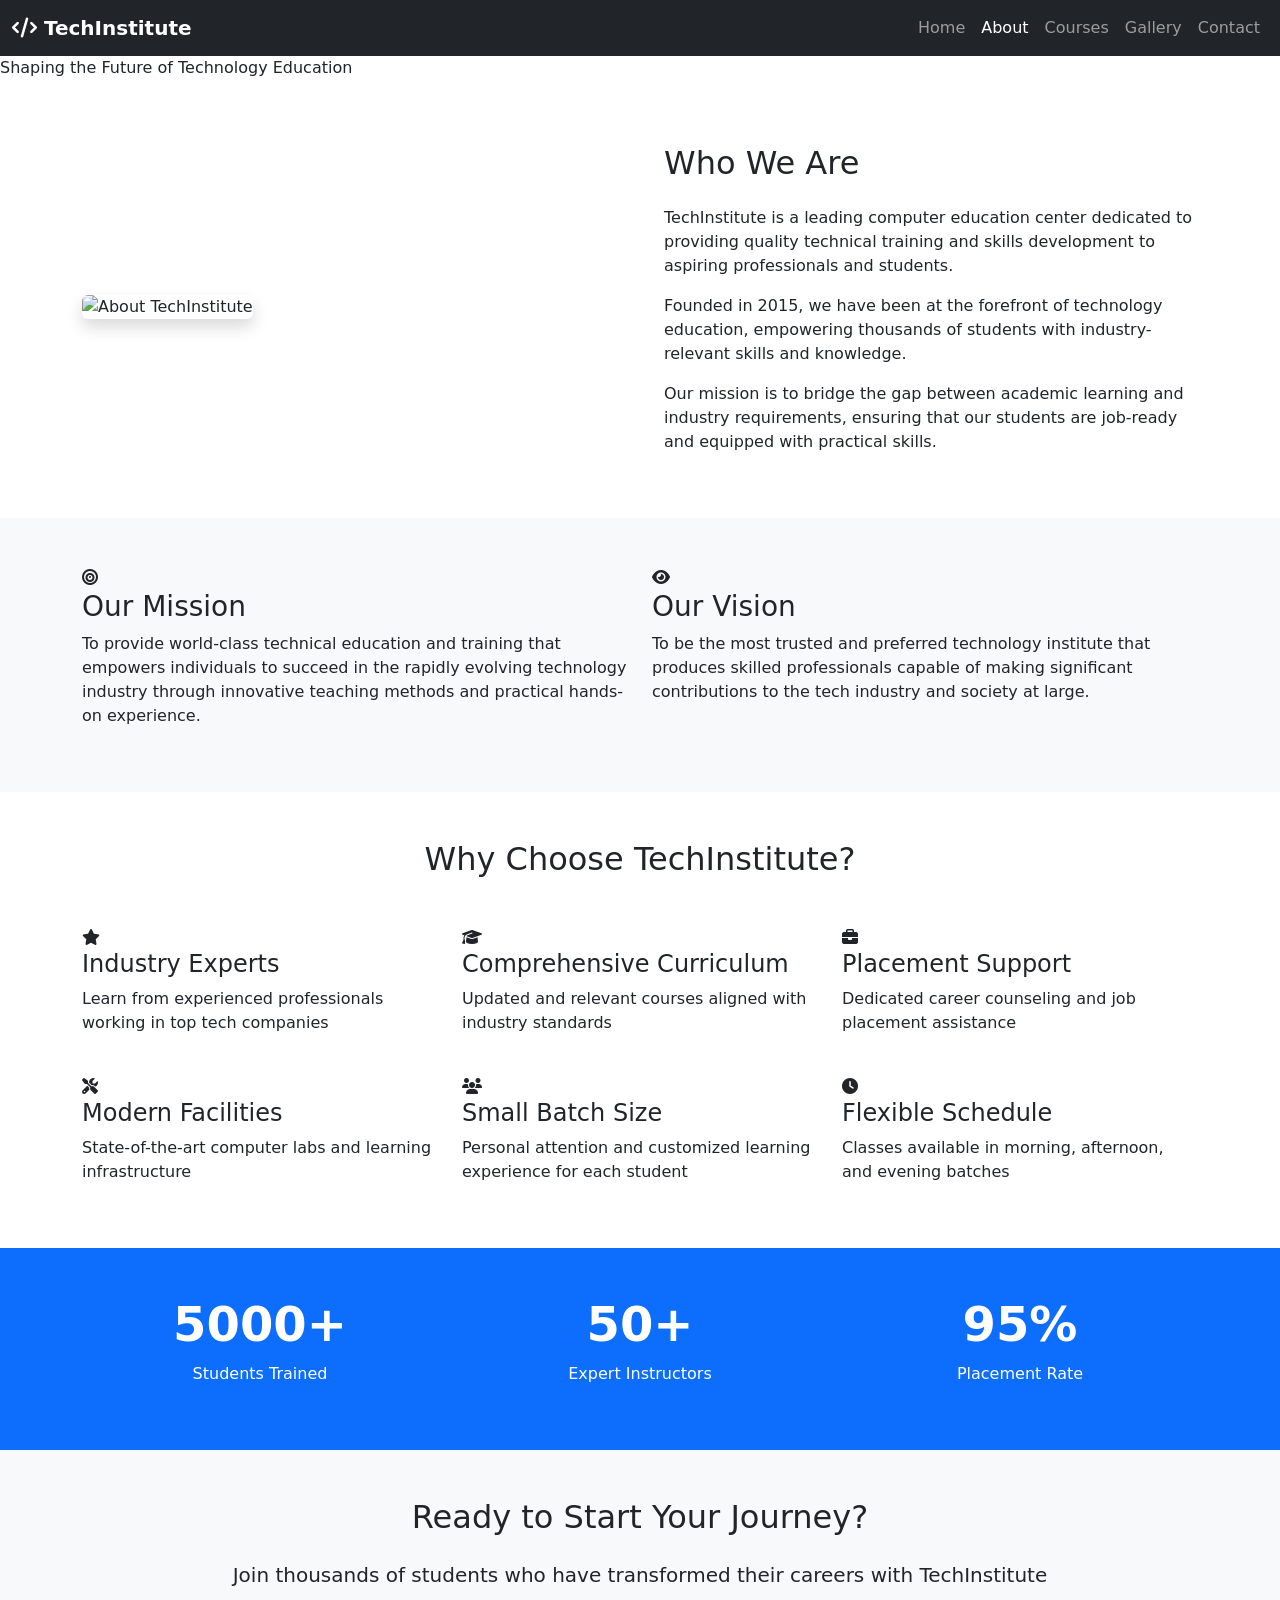
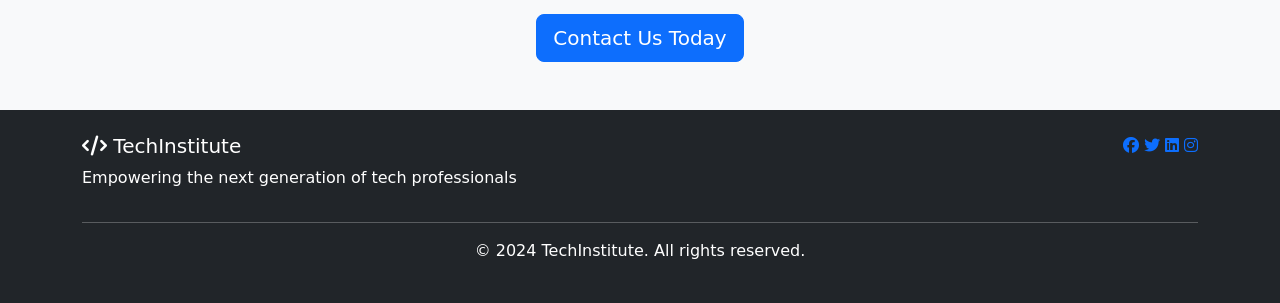
==== about.html @ 28c98477 "Add files via upload" ====
<!DOCTYPE html>
<html lang="en">
<head>
    <meta charset="UTF-8">
    <meta name="viewport" content="width=device-width, initial-scale=1.0">
    <meta name="description" content="Learn about TechInstitute - India's leading computer education institute. Our mission, vision, and why students choose us for tech training.">
    <meta name="keywords" content="about techinstitute, computer training institute, tech education, mission vision">
    <meta name="author" content="TechInstitute">
    <meta name="robots" content="index, follow">
    <meta property="og:title" content="About TechInstitute - Quality Tech Education">
    <meta property="og:description" content="Discover our journey, mission, and commitment to tech education excellence">
    <meta property="og:type" content="website">
    <meta name="twitter:card" content="summary">
    <link rel="canonical" href="https://techinstitute.com/about.html">
    <title>About TechInstitute | Our Mission, Vision & Values</title>
    <link href="https://cdn.jsdelivr.net/npm/bootstrap@5.3.0/dist/css/bootstrap.min.css" rel="stylesheet">
    <link rel="stylesheet" href="https://cdnjs.cloudflare.com/ajax/libs/font-awesome/6.4.0/css/all.min.css">
    <link rel="stylesheet" href="css/style.css">
</head>
<body>
    <!-- Navigation -->
    <nav class="navbar navbar-expand-lg navbar-dark bg-dark fixed-top">
        <div class="container-fluid">
            <a class="navbar-brand fw-bold" href="index.html">
                <i class="fas fa-code"></i> TechInstitute
            </a>
            <button class="navbar-toggler" type="button" data-bs-toggle="collapse" data-bs-target="#navbarNav">
                <span class="navbar-toggler-icon"></span>
            </button>
            <div class="collapse navbar-collapse" id="navbarNav">
                <ul class="navbar-nav ms-auto">
                    <li class="nav-item">
                        <a class="nav-link" href="index.html">Home</a>
                    </li>
                    <li class="nav-item">
                        <a class="nav-link active" href="about.html">About</a>
                    </li>
                    <li class="nav-item">
                        <a class="nav-link" href="courses.html">Courses</a>
                    </li>
                    <li class="nav-item">
                        <a class="nav-link" href="gallery.html">Gallery</a>
                    </li>
                    <li class="nav-item">
                        <a class="nav-link" href="contact.html">Contact</a>
                    </li>
                </ul>
            </div>
        </div>
    </nav>

    <!-- Page Header -->
    <section class="page-header">
        <h1>About TechInstitute</h1>
        <p>Shaping the Future of Technology Education</p>
    </section>

    <!-- About Content -->
    <section class="about-section py-5">
        <div class="container">
            <div class="row align-items-center g-5">
                <div class="col-lg-6">
                    <div class="about-image">
                        <img src="https://images.unsplash.com/photo-1552664730-d307ca884978?w=500&h=400&fit=crop" alt="About TechInstitute" class="img-fluid rounded shadow">
                    </div>
                </div>
                <div class="col-lg-6">
                    <h2 class="section-title mb-4">Who We Are</h2>
                    <p class="mb-3">TechInstitute is a leading computer education center dedicated to providing quality technical training and skills development to aspiring professionals and students.</p>
                    <p class="mb-3">Founded in 2015, we have been at the forefront of technology education, empowering thousands of students with industry-relevant skills and knowledge.</p>
                    <p>Our mission is to bridge the gap between academic learning and industry requirements, ensuring that our students are job-ready and equipped with practical skills.</p>
                </div>
            </div>
        </div>
    </section>

    <!-- Mission & Vision -->
    <section class="mission-vision py-5 bg-light">
        <div class="container">
            <div class="row g-4">
                <div class="col-md-6">
                    <div class="mission-card">
                        <div class="card-icon">
                            <i class="fas fa-bullseye"></i>
                        </div>
                        <h3>Our Mission</h3>
                        <p>To provide world-class technical education and training that empowers individuals to succeed in the rapidly evolving technology industry through innovative teaching methods and practical hands-on experience.</p>
                    </div>
                </div>
                <div class="col-md-6">
                    <div class="vision-card">
                        <div class="card-icon">
                            <i class="fas fa-eye"></i>
                        </div>
                        <h3>Our Vision</h3>
                        <p>To be the most trusted and preferred technology institute that produces skilled professionals capable of making significant contributions to the tech industry and society at large.</p>
                    </div>
                </div>
            </div>
        </div>
    </section>

    <!-- Why Choose Us -->
    <section class="why-choose-us py-5">
        <div class="container">
            <h2 class="text-center section-title mb-5">Why Choose TechInstitute?</h2>
            <div class="row g-4">
                <div class="col-md-6 col-lg-4">
                    <div class="why-card">
                        <div class="why-icon"><i class="fas fa-star"></i></div>
                        <h4>Industry Experts</h4>
                        <p>Learn from experienced professionals working in top tech companies</p>
                    </div>
                </div>
                <div class="col-md-6 col-lg-4">
                    <div class="why-card">
                        <div class="why-icon"><i class="fas fa-graduation-cap"></i></div>
                        <h4>Comprehensive Curriculum</h4>
                        <p>Updated and relevant courses aligned with industry standards</p>
                    </div>
                </div>
                <div class="col-md-6 col-lg-4">
                    <div class="why-card">
                        <div class="why-icon"><i class="fas fa-briefcase"></i></div>
                        <h4>Placement Support</h4>
                        <p>Dedicated career counseling and job placement assistance</p>
                    </div>
                </div>
                <div class="col-md-6 col-lg-4">
                    <div class="why-card">
                        <div class="why-icon"><i class="fas fa-tools"></i></div>
                        <h4>Modern Facilities</h4>
                        <p>State-of-the-art computer labs and learning infrastructure</p>
                    </div>
                </div>
                <div class="col-md-6 col-lg-4">
                    <div class="why-card">
                        <div class="why-icon"><i class="fas fa-users"></i></div>
                        <h4>Small Batch Size</h4>
                        <p>Personal attention and customized learning experience for each student</p>
                    </div>
                </div>
                <div class="col-md-6 col-lg-4">
                    <div class="why-card">
                        <div class="why-icon"><i class="fas fa-clock"></i></div>
                        <h4>Flexible Schedule</h4>
                        <p>Classes available in morning, afternoon, and evening batches</p>
                    </div>
                </div>
            </div>
        </div>
    </section>

    <!-- Statistics -->
    <section class="statistics py-5 bg-primary text-white">
        <div class="container">
            <div class="row text-center g-4">
                <div class="col-md-4">
                    <h3 class="display-5 fw-bold">5000+</h3>
                    <p>Students Trained</p>
                </div>
                <div class="col-md-4">
                    <h3 class="display-5 fw-bold">50+</h3>
                    <p>Expert Instructors</p>
                </div>
                <div class="col-md-4">
                    <h3 class="display-5 fw-bold">95%</h3>
                    <p>Placement Rate</p>
                </div>
            </div>
        </div>
    </section>

    <!-- Call to Action -->
    <section class="cta-section py-5 bg-light">
        <div class="container text-center">
            <h2 class="section-title mb-4">Ready to Start Your Journey?</h2>
            <p class="lead mb-4">Join thousands of students who have transformed their careers with TechInstitute</p>
            <a href="contact.html" class="btn btn-primary btn-lg">Contact Us Today</a>
        </div>
    </section>

    <!-- Footer -->
    <footer class="footer bg-dark text-white py-4">
        <div class="container">
            <div class="row">
                <div class="col-md-6">
                    <h5><i class="fas fa-code"></i> TechInstitute</h5>
                    <p>Empowering the next generation of tech professionals</p>
                </div>
                <div class="col-md-6 text-md-end">
                    <div class="social-links">
                        <a href="#" class="social-icon"><i class="fab fa-facebook"></i></a>
                        <a href="#" class="social-icon"><i class="fab fa-twitter"></i></a>
                        <a href="#" class="social-icon"><i class="fab fa-linkedin"></i></a>
                        <a href="#" class="social-icon"><i class="fab fa-instagram"></i></a>
                    </div>
                </div>
            </div>
            <hr>
            <div class="text-center">
                <p>&copy; 2024 TechInstitute. All rights reserved.</p>
            </div>
        </div>
    </footer>

    <script src="https://cdn.jsdelivr.net/npm/bootstrap@5.3.0/dist/js/bootstrap.bundle.min.js"></script>
    <script src="js/script.js"></script>
</body>
</html>
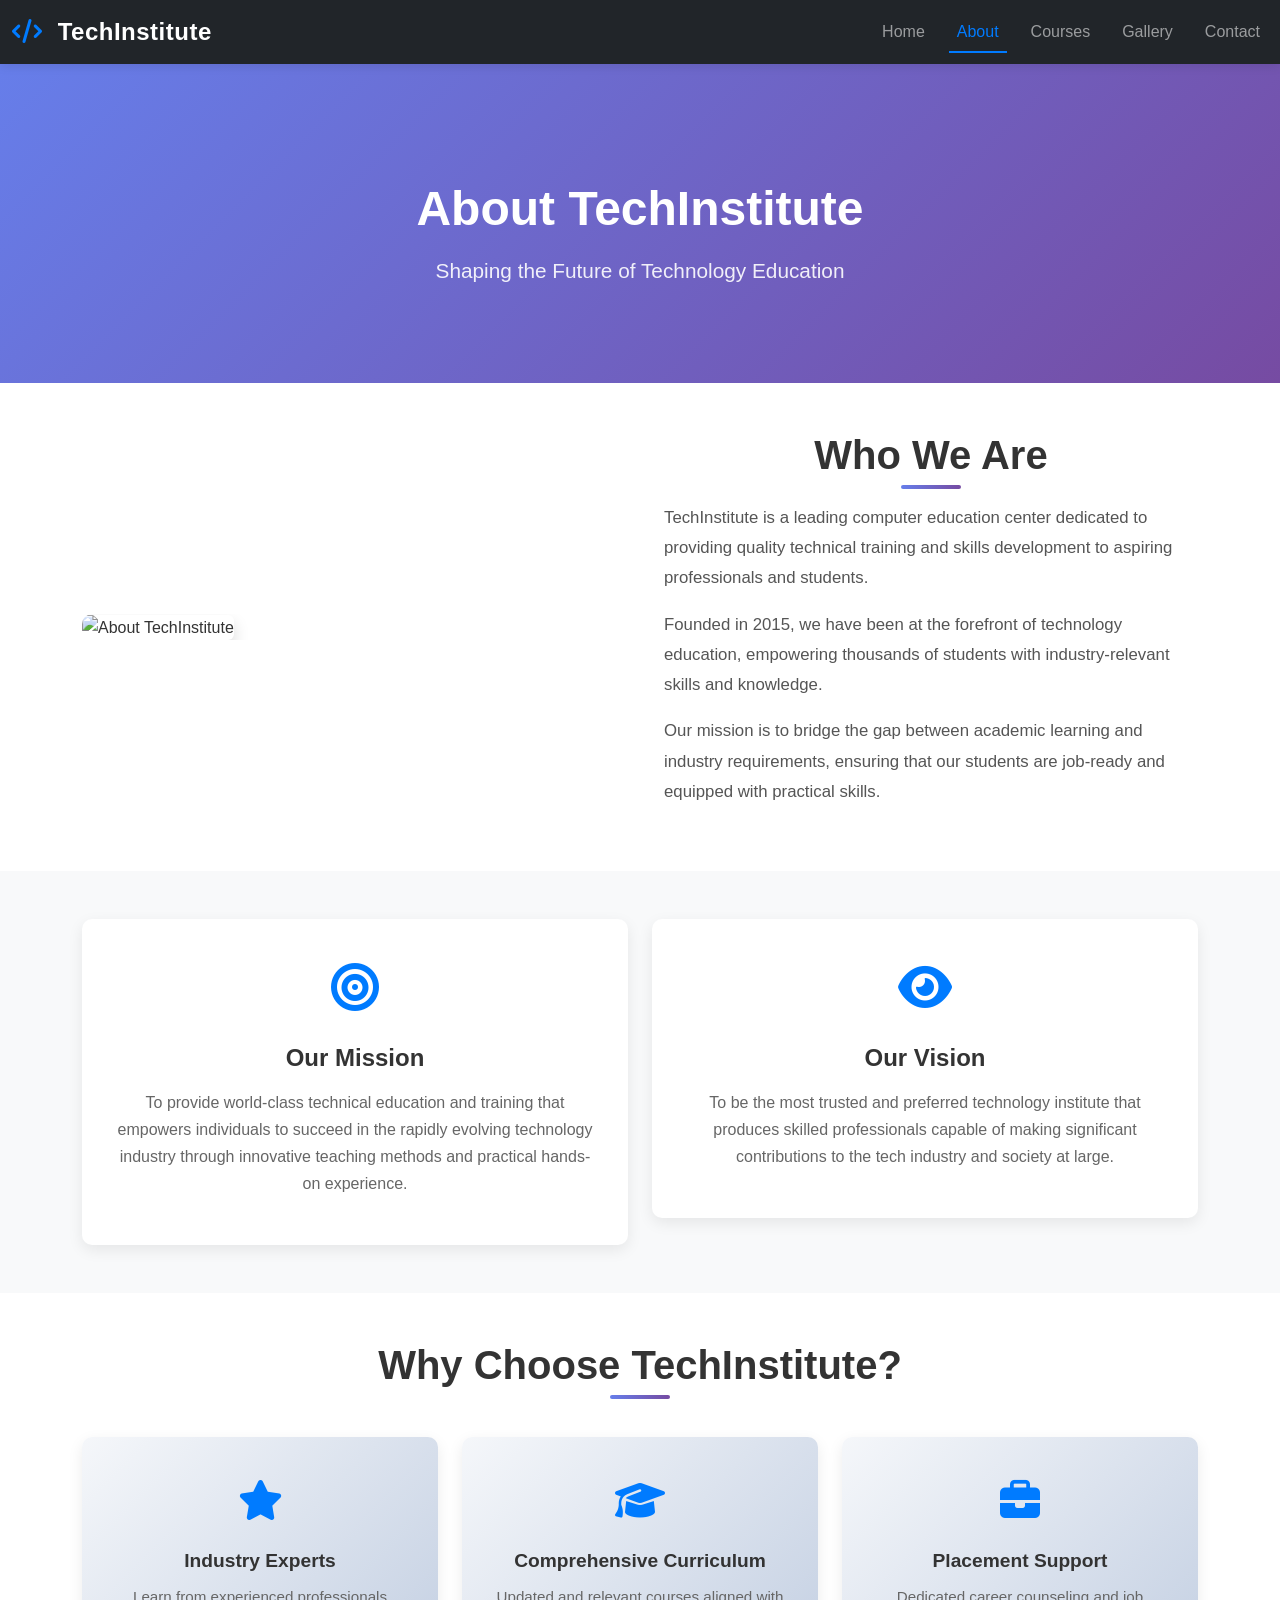
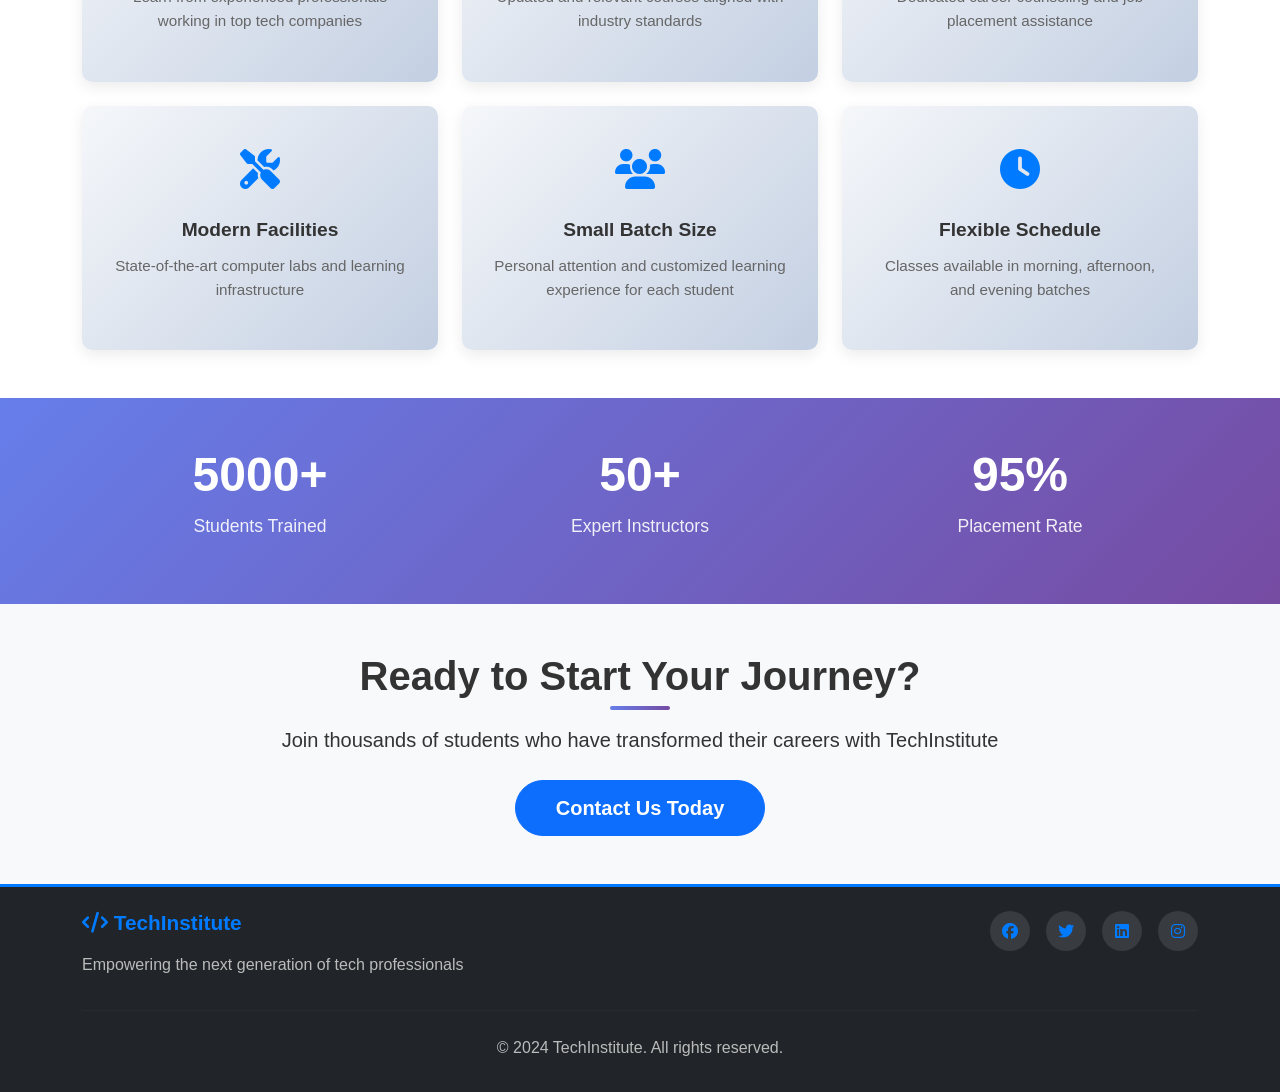
==== commit ddd392f3: "Fix HTML encoding issues in about.html" ====
--- a/about.html
+++ b/about.html
@@ -15,7 +15,7 @@
     <title>About TechInstitute | Our Mission, Vision & Values</title>
     <link href="https://cdn.jsdelivr.net/npm/bootstrap@5.3.0/dist/css/bootstrap.min.css" rel="stylesheet">
     <link rel="stylesheet" href="https://cdnjs.cloudflare.com/ajax/libs/font-awesome/6.4.0/css/all.min.css">
-    <link rel="stylesheet" href="css/style.css">
+    <link rel="stylesheet" href="style.css">
 </head>
 <body>
     <!-- Navigation -->
--- a/style.css
+++ b/style.css
@@ -0,0 +1,1282 @@
+/* ============================================
+   GLOBAL STYLES
+   ============================================ */
+
+:root {
+    --primary-color: #007bff;
+    --secondary-color: #6c757d;
+    --success-color: #25a745;
+    --danger-color: #dc3545;
+    --warning-color: #ffc107;
+    --info-color: #17a2b8;
+    --light-color: #f8f9fa;
+    --dark-color: #343a40;
+    --transition: all 0.3s ease-in-out;
+}
+
+* {
+    margin: 0;
+    padding: 0;
+    box-sizing: border-box;
+}
+
+html {
+    scroll-behavior: smooth;
+}
+
+body {
+    font-family: 'Segoe UI', Tahoma, Geneva, Verdana, sans-serif;
+    line-height: 1.6;
+    color: #333;
+    overflow-x: hidden;
+}
+
+/* ============================================
+   NAVBAR STYLES
+   ============================================ */
+
+.navbar {
+    box-shadow: 0 2px 10px rgba(0, 0, 0, 0.1);
+    transition: var(--transition);
+}
+
+.navbar-brand {
+    font-size: 1.5rem;
+    letter-spacing: 0.5px;
+}
+
+.navbar-brand i {
+    margin-right: 8px;
+    color: #007bff;
+}
+
+.navbar-nav .nav-link {
+    margin-left: 1rem;
+    transition: var(--transition);
+    position: relative;
+}
+
+.navbar-nav .nav-link:hover,
+.navbar-nav .nav-link.active {
+    color: #007bff !important;
+}
+
+.navbar-nav .nav-link::after {
+    content: '';
+    position: absolute;
+    bottom: 0;
+    left: 0;
+    width: 0;
+    height: 2px;
+    background-color: #007bff;
+    transition: width 0.3s ease;
+}
+
+.navbar-nav .nav-link:hover::after,
+.navbar-nav .nav-link.active::after {
+    width: 100%;
+}
+
+/* ============================================
+   HERO SECTION
+   ============================================ */
+
+.hero-section {
+    position: relative;
+    height: 100vh;
+    background: linear-gradient(135deg, #667eea 0%, #764ba2 100%);
+    background-attachment: fixed;
+    display: flex;
+    align-items: center;
+    justify-content: center;
+    text-align: center;
+    color: white;
+    margin-top: 60px;
+    overflow: hidden;
+}
+
+.hero-overlay {
+    position: absolute;
+    top: 0;
+    left: 0;
+    right: 0;
+    bottom: 0;
+    background: rgba(0, 0, 0, 0.4);
+    z-index: 1;
+}
+
+.hero-content {
+    position: relative;
+    z-index: 2;
+    max-width: 800px;
+}
+
+.hero-section h1 {
+    font-size: 4rem;
+    font-weight: 700;
+    margin-bottom: 1.5rem;
+    text-shadow: 2px 2px 4px rgba(0, 0, 0, 0.3);
+    animation: slideInDown 0.8s ease-out;
+}
+
+.hero-section .lead {
+    font-size: 1.5rem;
+    margin-bottom: 2rem;
+    text-shadow: 1px 1px 2px rgba(0, 0, 0, 0.3);
+    animation: slideInUp 0.8s ease-out;
+}
+
+.animate-in {
+    animation: fadeInUp 0.8s ease-out;
+}
+
+@keyframes slideInDown {
+    from {
+        opacity: 0;
+        transform: translateY(-30px);
+    }
+    to {
+        opacity: 1;
+        transform: translateY(0);
+    }
+}
+
+@keyframes slideInUp {
+    from {
+        opacity: 0;
+        transform: translateY(30px);
+    }
+    to {
+        opacity: 1;
+        transform: translateY(0);
+    }
+}
+
+@keyframes fadeInUp {
+    from {
+        opacity: 0;
+        transform: translateY(20px);
+    }
+    to {
+        opacity: 1;
+        transform: translateY(0);
+    }
+}
+
+.hero-section .btn {
+    font-weight: 600;
+    padding: 12px 30px;
+    margin: 10px;
+    border-radius: 30px;
+    transition: var(--transition);
+    text-transform: uppercase;
+    letter-spacing: 1px;
+}
+
+.hero-section .btn-primary {
+    background-color: #007bff;
+    border: none;
+}
+
+.hero-section .btn-primary:hover {
+    background-color: #0056b3;
+    transform: translateY(-3px);
+    box-shadow: 0 10px 20px rgba(0, 123, 255, 0.3);
+}
+
+.hero-section .btn-outline-light:hover {
+    background-color: white;
+    color: #007bff;
+    transform: translateY(-3px);
+}
+
+/* ============================================
+   FEATURES SECTION
+   ============================================ */
+
+.features-section {
+    background-color: white;
+}
+
+.section-title {
+    font-size: 2.5rem;
+    font-weight: 700;
+    color: #333;
+    position: relative;
+    display: inline-block;
+    width: 100%;
+    text-align: center;
+    margin-bottom: 1rem;
+}
+
+.section-title::after {
+    content: '';
+    position: absolute;
+    bottom: -10px;
+    left: 50%;
+    transform: translateX(-50%);
+    width: 60px;
+    height: 4px;
+    background: linear-gradient(90deg, #667eea, #764ba2);
+    border-radius: 2px;
+}
+
+.feature-card {
+    text-align: center;
+    padding: 2rem;
+    border-radius: 10px;
+    background: linear-gradient(135deg, #f5f7fa 0%, #c3cfe2 100%);
+    transition: var(--transition);
+    height: 100%;
+    box-shadow: 0 5px 15px rgba(0, 0, 0, 0.08);
+}
+
+.feature-card:hover {
+    transform: translateY(-10px);
+    box-shadow: 0 15px 30px rgba(0, 0, 0, 0.15);
+}
+
+.feature-icon {
+    font-size: 3rem;
+    color: #007bff;
+    margin-bottom: 1rem;
+}
+
+.feature-card h3 {
+    font-size: 1.3rem;
+    font-weight: 600;
+    margin-bottom: 1rem;
+}
+
+.feature-card p {
+    color: #555;
+    font-size: 0.95rem;
+}
+
+/* ============================================
+   COURSES SECTION
+   ============================================ */
+
+.courses-section {
+    background-color: #f8f9fa;
+}
+
+.course-card {
+    background: white;
+    border-radius: 12px;
+    padding: 2rem;
+    text-align: center;
+    transition: var(--transition);
+    box-shadow: 0 5px 15px rgba(0, 0, 0, 0.08);
+    height: 100%;
+    border-top: 4px solid #007bff;
+}
+
+.course-card:hover {
+    transform: translateY(-10px);
+    box-shadow: 0 15px 35px rgba(0, 0, 0, 0.2);
+}
+
+.course-icon {
+    font-size: 3.5rem;
+    background: linear-gradient(135deg, #667eea, #764ba2);
+    -webkit-background-clip: text;
+    -webkit-text-fill-color: transparent;
+    background-clip: text;
+    margin-bottom: 1rem;
+}
+
+.course-card h4 {
+    font-size: 1.3rem;
+    font-weight: 600;
+    margin-bottom: 0.5rem;
+}
+
+.course-card p {
+    color: #666;
+    font-size: 0.95rem;
+}
+
+/* ============================================
+   CONTACT PREVIEW SECTION
+   ============================================ */
+
+.contact-preview-section {
+    background: white;
+}
+
+.contact-item {
+    padding: 2rem;
+    background: linear-gradient(135deg, #f5f7fa 0%, #c3cfe2 100%);
+    border-radius: 10px;
+    transition: var(--transition);
+}
+
+.contact-item:hover {
+    transform: translateY(-5px);
+}
+
+.contact-icon {
+    font-size: 2.5rem;
+    color: #007bff;
+    margin-bottom: 1rem;
+}
+
+.contact-item a {
+    color: #007bff;
+    text-decoration: none;
+    font-weight: 600;
+    transition: var(--transition);
+}
+
+.contact-item a:hover {
+    color: #0056b3;
+}
+
+/* ============================================
+   PAGE HEADER
+   ============================================ */
+
+.page-header {
+    background: linear-gradient(135deg, #667eea 0%, #764ba2 100%);
+    color: white;
+    padding: 120px 20px 80px;
+    text-align: center;
+    margin-top: 60px;
+}
+
+.page-header h1 {
+    font-size: 3rem;
+    font-weight: 700;
+    margin-bottom: 1rem;
+}
+
+.page-header p {
+    font-size: 1.3rem;
+    opacity: 0.9;
+}
+
+/* ============================================
+   ABOUT SECTION
+   ============================================ */
+
+.about-section {
+    background: white;
+}
+
+.about-image {
+    overflow: hidden;
+    border-radius: 10px;
+}
+
+.about-image img {
+    transition: var(--transition);
+    max-width: 100%;
+    height: auto;
+}
+
+.about-section:hover .about-image img {
+    transform: scale(1.05);
+}
+
+.about-section p {
+    font-size: 1.05rem;
+    line-height: 1.8;
+    color: #555;
+}
+
+/* ============================================
+   MISSION & VISION
+   ============================================ */
+
+.mission-vision {
+    background-color: #f8f9fa;
+}
+
+.mission-card,
+.vision-card {
+    background: white;
+    padding: 2rem;
+    border-radius: 10px;
+    box-shadow: 0 5px 15px rgba(0, 0, 0, 0.08);
+    transition: var(--transition);
+    text-align: center;
+}
+
+.mission-card:hover,
+.vision-card:hover {
+    transform: translateY(-10px);
+    box-shadow: 0 15px 30px rgba(0, 0, 0, 0.15);
+}
+
+.card-icon {
+    font-size: 3rem;
+    color: #007bff;
+    margin-bottom: 1rem;
+}
+
+.mission-card h3,
+.vision-card h3 {
+    font-size: 1.5rem;
+    font-weight: 600;
+    margin-bottom: 1rem;
+    color: #333;
+}
+
+.mission-card p,
+.vision-card p {
+    color: #666;
+    line-height: 1.7;
+}
+
+/* ============================================
+   WHY CHOOSE US
+   ============================================ */
+
+.why-choose-us {
+    background: white;
+}
+
+.why-card {
+    background: linear-gradient(135deg, #f5f7fa 0%, #c3cfe2 100%);
+    padding: 2rem;
+    border-radius: 10px;
+    text-align: center;
+    transition: var(--transition);
+    box-shadow: 0 5px 15px rgba(0, 0, 0, 0.08);
+}
+
+.why-card:hover {
+    transform: translateY(-10px);
+    box-shadow: 0 15px 30px rgba(0, 0, 0, 0.15);
+}
+
+.why-icon {
+    font-size: 2.5rem;
+    color: #007bff;
+    margin-bottom: 1rem;
+}
+
+.why-card h4 {
+    font-size: 1.2rem;
+    font-weight: 600;
+    margin-bottom: 0.8rem;
+}
+
+.why-card p {
+    color: #666;
+    font-size: 0.95rem;
+}
+
+/* ============================================
+   STATISTICS SECTION
+   ============================================ */
+
+.statistics {
+    background: linear-gradient(135deg, #667eea 0%, #764ba2 100%);
+}
+
+.statistics h3 {
+    font-weight: 700;
+    margin-bottom: 0.5rem;
+}
+
+.statistics p {
+    font-size: 1.1rem;
+    opacity: 0.9;
+}
+
+/* ============================================
+   CTA SECTION
+   ============================================ */
+
+.cta-section {
+    background-color: #f8f9fa;
+    text-align: center;
+}
+
+.cta-section .btn {
+    border-radius: 30px;
+    padding: 12px 40px;
+    font-weight: 600;
+    transition: var(--transition);
+}
+
+.cta-section .btn:hover {
+    transform: translateY(-3px);
+    box-shadow: 0 10px 25px rgba(0, 0, 0, 0.15);
+}
+
+/* ============================================
+   CONTACT INFO SECTION
+   ============================================ */
+
+.contact-info-section {
+    background: white;
+}
+
+.contact-box {
+    background: linear-gradient(135deg, #f5f7fa 0%, #c3cfe2 100%);
+    padding: 2rem;
+    border-radius: 10px;
+    text-align: center;
+    transition: var(--transition);
+    box-shadow: 0 5px 15px rgba(0, 0, 0, 0.08);
+}
+
+.contact-box:hover {
+    transform: translateY(-8px);
+    box-shadow: 0 15px 30px rgba(0, 0, 0, 0.15);
+}
+
+.contact-icon-large {
+    font-size: 3rem;
+    color: #007bff;
+    margin-bottom: 1rem;
+}
+
+.contact-box h4 {
+    font-size: 1.3rem;
+    font-weight: 600;
+    margin-bottom: 1rem;
+    color: #333;
+}
+
+.contact-box p {
+    color: #666;
+    margin: 0.5rem 0;
+}
+
+.contact-box a {
+    color: #007bff;
+    text-decoration: none;
+    font-weight: 600;
+    transition: var(--transition);
+}
+
+.contact-box a:hover {
+    color: #0056b3;
+}
+
+/* ============================================
+   CONTACT FORM SECTION
+   ============================================ */
+
+.contact-form-section {
+    background-color: #f8f9fa;
+}
+
+.form-container {
+    background: white;
+    padding: 2.5rem;
+    border-radius: 12px;
+    box-shadow: 0 5px 20px rgba(0, 0, 0, 0.1);
+}
+
+.form-control,
+.form-select {
+    border: 2px solid #e0e0e0;
+    border-radius: 8px;
+    padding: 10px 15px;
+    transition: var(--transition);
+    font-size: 1rem;
+}
+
+.form-control:focus,
+.form-select:focus {
+    border-color: #007bff;
+    box-shadow: 0 0 0 0.2rem rgba(0, 123, 255, 0.25);
+}
+
+.form-label {
+    font-weight: 600;
+    color: #333;
+    margin-bottom: 0.5rem;
+}
+
+.form-container .btn {
+    background: linear-gradient(135deg, #667eea 0%, #764ba2 100%);
+    border: none;
+    border-radius: 30px;
+    font-weight: 600;
+    transition: var(--transition);
+}
+
+.form-container .btn:hover {
+    transform: translateY(-3px);
+    box-shadow: 0 10px 25px rgba(102, 126, 234, 0.4);
+}
+
+.map-container {
+    background: white;
+    padding: 2.5rem;
+    border-radius: 12px;
+    box-shadow: 0 5px 20px rgba(0, 0, 0, 0.1);
+}
+
+iframe {
+    box-shadow: 0 5px 15px rgba(0, 0, 0, 0.1);
+}
+
+/* ============================================
+   QUICK CONTACT SECTION
+   ============================================ */
+
+.quick-contact {
+    background: white;
+}
+
+.quick-contact-card {
+    height: 100%;
+}
+
+.quick-link {
+    display: block;
+    padding: 2rem;
+    border-radius: 12px;
+    text-align: center;
+    color: white;
+    text-decoration: none;
+    transition: var(--transition);
+    box-shadow: 0 5px 15px rgba(0, 0, 0, 0.1);
+}
+
+.whatsapp-link {
+    background: linear-gradient(135deg, #25a745 0%, #1e8449 100%);
+}
+
+.email-link {
+    background: linear-gradient(135deg, #007bff 0%, #0056b3 100%);
+}
+
+.phone-link {
+    background: linear-gradient(135deg, #ffc107 0%, #ff9800 100%);
+}
+
+.quick-link:hover {
+    transform: translateY(-10px);
+    box-shadow: 0 15px 30px rgba(0, 0, 0, 0.2);
+    color: white;
+    text-decoration: none;
+}
+
+.quick-link i {
+    font-size: 3rem;
+    margin-bottom: 1rem;
+    display: block;
+}
+
+.quick-link h4 {
+    font-size: 1.5rem;
+    font-weight: 600;
+    margin-bottom: 0.5rem;
+}
+
+.quick-link p {
+    font-size: 0.95rem;
+    opacity: 0.9;
+}
+
+/* ============================================
+   FOOTER
+   ============================================ */
+
+.footer {
+    background-color: #1a1a1a;
+    border-top: 3px solid #007bff;
+}
+
+.footer h5 {
+    font-size: 1.3rem;
+    font-weight: 700;
+    margin-bottom: 1rem;
+    color: #007bff;
+}
+
+.footer p {
+    color: #bbb;
+    margin: 0.5rem 0;
+}
+
+.social-links {
+    display: flex;
+    gap: 1rem;
+    justify-content: flex-end;
+}
+
+.social-icon {
+    display: inline-flex;
+    align-items: center;
+    justify-content: center;
+    width: 40px;
+    height: 40px;
+    border-radius: 50%;
+    background-color: rgba(255, 255, 255, 0.1);
+    color: white;
+    text-decoration: none;
+    transition: var(--transition);
+}
+
+.social-icon:hover {
+    background-color: #007bff;
+    transform: translateY(-5px);
+}
+
+.footer hr {
+    border-color: rgba(255, 255, 255, 0.1);
+    margin: 1.5rem 0;
+}
+
+.footer a {
+    color: #007bff;
+    text-decoration: none;
+    transition: var(--transition);
+}
+
+.footer a:hover {
+    color: #0056b3;
+}
+
+/* ============================================
+   RESPONSIVE DESIGN
+   ============================================ */
+
+@media (max-width: 768px) {
+    .hero-section {
+        height: auto;
+        padding: 80px 20px 60px;
+        background-attachment: scroll;
+    }
+
+    .hero-section h1 {
+        font-size: 2rem;
+    }
+
+    .hero-section .lead {
+        font-size: 1.1rem;
+    }
+
+    .section-title {
+        font-size: 1.8rem;
+    }
+
+    .navbar-nav .nav-link {
+        margin-left: 0;
+        padding: 0.5rem 0;
+    }
+
+    .page-header h1 {
+        font-size: 2rem;
+    }
+
+    .page-header p {
+        font-size: 1rem;
+    }
+
+    .page-header {
+        padding: 80px 20px 60px;
+    }
+
+    .social-links {
+        justify-content: center;
+        margin-top: 1rem;
+    }
+
+    .form-container,
+    .map-container {
+        padding: 1.5rem;
+    }
+
+    .row {
+        margin-bottom: 1rem;
+    }
+}
+
+@media (max-width: 576px) {
+    .hero-section h1 {
+        font-size: 1.5rem;
+    }
+
+    .hero-section .lead {
+        font-size: 1rem;
+    }
+
+    .hero-section .btn {
+        padding: 10px 20px;
+        font-size: 0.9rem;
+        margin: 5px;
+    }
+
+    .section-title {
+        font-size: 1.5rem;
+    }
+
+    .feature-card,
+    .course-card,
+    .contact-item,
+    .contact-box {
+        padding: 1.5rem;
+    }
+
+    .contact-icon,
+    .contact-icon-large {
+        font-size: 2rem;
+    }
+
+    .why-icon {
+        font-size: 2rem;
+    }
+
+    .quick-link {
+        padding: 1.5rem;
+    }
+
+    .quick-link i {
+        font-size: 2rem;
+    }
+
+    .quick-link h4 {
+        font-size: 1.2rem;
+    }
+
+    .statistics h3 {
+        font-size: 1.8rem;
+    }
+}
+
+/* ============================================
+   SMOOTH SCROLL & ANIMATIONS
+   ============================================ */
+
+.fade-in {
+    animation: fadeIn 0.6s ease-in;
+}
+
+@keyframes fadeIn {
+    from {
+        opacity: 0;
+    }
+    to {
+        opacity: 1;
+    }
+}
+
+/* Scrollbar Styling */
+::-webkit-scrollbar {
+    width: 10px;
+}
+
+::-webkit-scrollbar-track {
+    background: #f1f1f1;
+}
+
+::-webkit-scrollbar-thumb {
+    background: #007bff;
+    border-radius: 5px;
+}
+
+::-webkit-scrollbar-thumb:hover {
+    background: #0056b3;
+}
+
+/* ============================================
+   GALLERY SECTION STYLES
+   ============================================ */
+
+.gallery-filters {
+    background-color: white;
+    border-bottom: 2px solid #f0f0f0;
+}
+
+.filter-buttons {
+    display: flex;
+    gap: 10px;
+    flex-wrap: wrap;
+    justify-content: center;
+}
+
+.filter-btn {
+    background: linear-gradient(135deg, #f5f7fa 0%, #c3cfe2 100%);
+    border: 2px solid transparent;
+    padding: 10px 20px;
+    border-radius: 25px;
+    cursor: pointer;
+    font-weight: 600;
+    transition: var(--transition);
+    color: #333;
+}
+
+.filter-btn:hover,
+.filter-btn.active {
+    background: linear-gradient(135deg, #667eea 0%, #764ba2 100%);
+    color: white;
+    border-color: #007bff;
+}
+
+.gallery-section {
+    background: white;
+}
+
+.gallery-item {
+    animation: fadeIn 0.5s ease;
+}
+
+.gallery-card {
+    background: white;
+    border-radius: 12px;
+    overflow: hidden;
+    box-shadow: 0 5px 15px rgba(0, 0, 0, 0.1);
+    transition: var(--transition);
+}
+
+.gallery-card:hover {
+    transform: translateY(-10px);
+    box-shadow: 0 15px 35px rgba(0, 0, 0, 0.2);
+}
+
+.gallery-image {
+    position: relative;
+    overflow: hidden;
+    height: 250px;
+}
+
+.gallery-image img {
+    width: 100%;
+    height: 100%;
+    object-fit: cover;
+    transition: transform 0.4s ease;
+}
+
+.gallery-image a {
+    display: block;
+}
+
+.gallery-card:hover .gallery-image img {
+    transform: scale(1.1);
+}
+
+.gallery-overlay {
+    position: absolute;
+    top: 0;
+    left: 0;
+    right: 0;
+    bottom: 0;
+    background: rgba(0, 123, 255, 0.7);
+    display: flex;
+    align-items: center;
+    justify-content: center;
+    opacity: 0;
+    transition: opacity 0.3s ease;
+}
+
+.gallery-image a:hover .gallery-overlay {
+    opacity: 1;
+}
+
+.gallery-overlay i {
+    color: white;
+    font-size: 2.5rem;
+}
+
+.gallery-info {
+    padding: 1.5rem;
+    text-align: center;
+}
+
+.gallery-info h5 {
+    font-size: 1.1rem;
+    font-weight: 600;
+    margin-bottom: 0.5rem;
+    color: #333;
+}
+
+.gallery-info p {
+    color: #666;
+    font-size: 0.9rem;
+}
+
+/* ============================================
+   COURSE DETAIL STYLES
+   ============================================ */
+
+.course-header {
+    background: linear-gradient(135deg, #667eea 0%, #764ba2 100%);
+    color: white;
+    padding: 120px 20px 80px;
+    margin-top: 60px;
+}
+
+.course-header h1 {
+    font-weight: 700;
+    margin-bottom: 1.5rem;
+}
+
+.course-header .lead {
+    font-size: 1.2rem;
+    opacity: 0.95;
+}
+
+.course-meta {
+    display: flex;
+    gap: 2rem;
+    flex-wrap: wrap;
+}
+
+.meta-item {
+    display: flex;
+    align-items: center;
+    font-size: 1.05rem;
+}
+
+.course-meta i {
+    font-size: 1.5rem;
+    margin-right: 0.5rem;
+}
+
+.course-details {
+    background-color: #f8f9fa;
+}
+
+.course-section {
+    background: white;
+    padding: 2rem;
+    border-radius: 12px;
+    box-shadow: 0 5px 15px rgba(0, 0, 0, 0.08);
+}
+
+.course-section p {
+    line-height: 1.8;
+    color: #555;
+}
+
+.learning-item {
+    display: flex;
+    align-items: center;
+    padding: 0.8rem 0;
+    font-size: 1rem;
+}
+
+.learning-item i {
+    margin-right: 1rem;
+    font-size: 1.2rem;
+}
+
+.requirements-list {
+    list-style: none;
+    padding: 0;
+}
+
+.requirements-list li {
+    padding: 0.8rem 0;
+    padding-left: 2rem;
+    position: relative;
+    color: #555;
+}
+
+.requirements-list li:before {
+    content: "✓";
+    position: absolute;
+    left: 0;
+    color: #25a745;
+    font-weight: bold;
+    font-size: 1.3rem;
+}
+
+.instructor-card {
+    background: linear-gradient(135deg, #f5f7fa 0%, #c3cfe2 100%);
+    padding: 2rem;
+    border-radius: 10px;
+}
+
+.instructor-card h4 {
+    font-size: 1.3rem;
+    font-weight: 600;
+    color: #333;
+    margin-bottom: 0.5rem;
+}
+
+.sticky-top {
+    top: 80px;
+}
+
+.course-card {
+    background: white;
+    border-radius: 12px;
+    padding: 2rem;
+    box-shadow: 0 5px 20px rgba(0, 0, 0, 0.1);
+}
+
+.course-price {
+    text-align: center;
+    border-bottom: 2px solid #f0f0f0;
+    padding-bottom: 1.5rem;
+}
+
+.course-price h3 {
+    font-size: 2.5rem;
+    font-weight: 700;
+    color: #007bff;
+}
+
+.course-price .text-muted {
+    font-size: 1rem;
+}
+
+.course-highlights {
+    background: #f8f9fa;
+    padding: 1.5rem;
+    border-radius: 8px;
+}
+
+.course-highlights h5 {
+    font-weight: 600;
+    color: #333;
+}
+
+.highlight-item {
+    display: flex;
+    align-items: center;
+    padding: 0.7rem 0;
+    color: #555;
+}
+
+.highlight-item i {
+    margin-right: 1rem;
+    color: #007bff;
+}
+
+.info-box,
+.testimonial-box {
+    background: white;
+    padding: 2rem;
+    border-radius: 12px;
+    box-shadow: 0 5px 15px rgba(0, 0, 0, 0.08);
+}
+
+.info-box h5,
+.testimonial-box h5 {
+    font-weight: 600;
+    color: #333;
+    margin-bottom: 1.5rem;
+}
+
+.info-item {
+    color: #555;
+}
+
+.info-item strong {
+    color: #333;
+}
+
+.testimonial .stars {
+    font-size: 1.1rem;
+}
+
+.testimonial p {
+    color: #555;
+    line-height: 1.8;
+}
+
+.breadcrumb-section {
+    margin-top: 60px;
+}
+
+.breadcrumb {
+    margin-bottom: 0;
+}
+
+.breadcrumb-item a {
+    color: #007bff;
+    text-decoration: none;
+}
+
+.breadcrumb-item a:hover {
+    text-decoration: underline;
+}
+
+.accordion-button {
+    background-color: #f8f9fa;
+    font-weight: 600;
+    color: #333;
+}
+
+.accordion-button:not(.collapsed) {
+    background: linear-gradient(135deg, #667eea 0%, #764ba2 100%);
+    color: white;
+}
+
+.accordion-body {
+    background: #fff;
+    padding: 1.5rem;
+}
+
+.accordion-body li {
+    padding: 0.6rem 0;
+    color: #555;
+}
+
+.accordion-body .fa-play-circle {
+    margin-right: 0.8rem;
+}
+
+/* ============================================
+   RESPONSIVE GALLERY & COURSE
+   ============================================ */
+
+@media (max-width: 768px) {
+    .filter-buttons {
+        gap: 5px;
+    }
+
+    .filter-btn {
+        padding: 8px 15px;
+        font-size: 0.9rem;
+    }
+
+    .gallery-image {
+        height: 200px;
+    }
+
+    .course-header {
+        padding: 80px 20px 60px;
+    }
+
+    .course-header h1 {
+        font-size: 2rem;
+    }
+
+    .course-meta {
+        gap: 1rem;
+        flex-direction: column;
+    }
+
+    .course-details .row {
+        margin-bottom: 2rem;
+    }
+
+    .sticky-top {
+        position: static;
+        top: 0;
+    }
+}
+
+@media (max-width: 576px) {
+    .gallery-image {
+        height: 150px;
+    }
+
+    .course-price h3 {
+        font-size: 1.8rem;
+    }
+
+    .course-card,
+    .info-box,
+    .testimonial-box {
+        padding: 1.5rem;
+    }
+
+    .filter-btn {
+        padding: 6px 12px;
+        font-size: 0.85rem;
+    }
+}
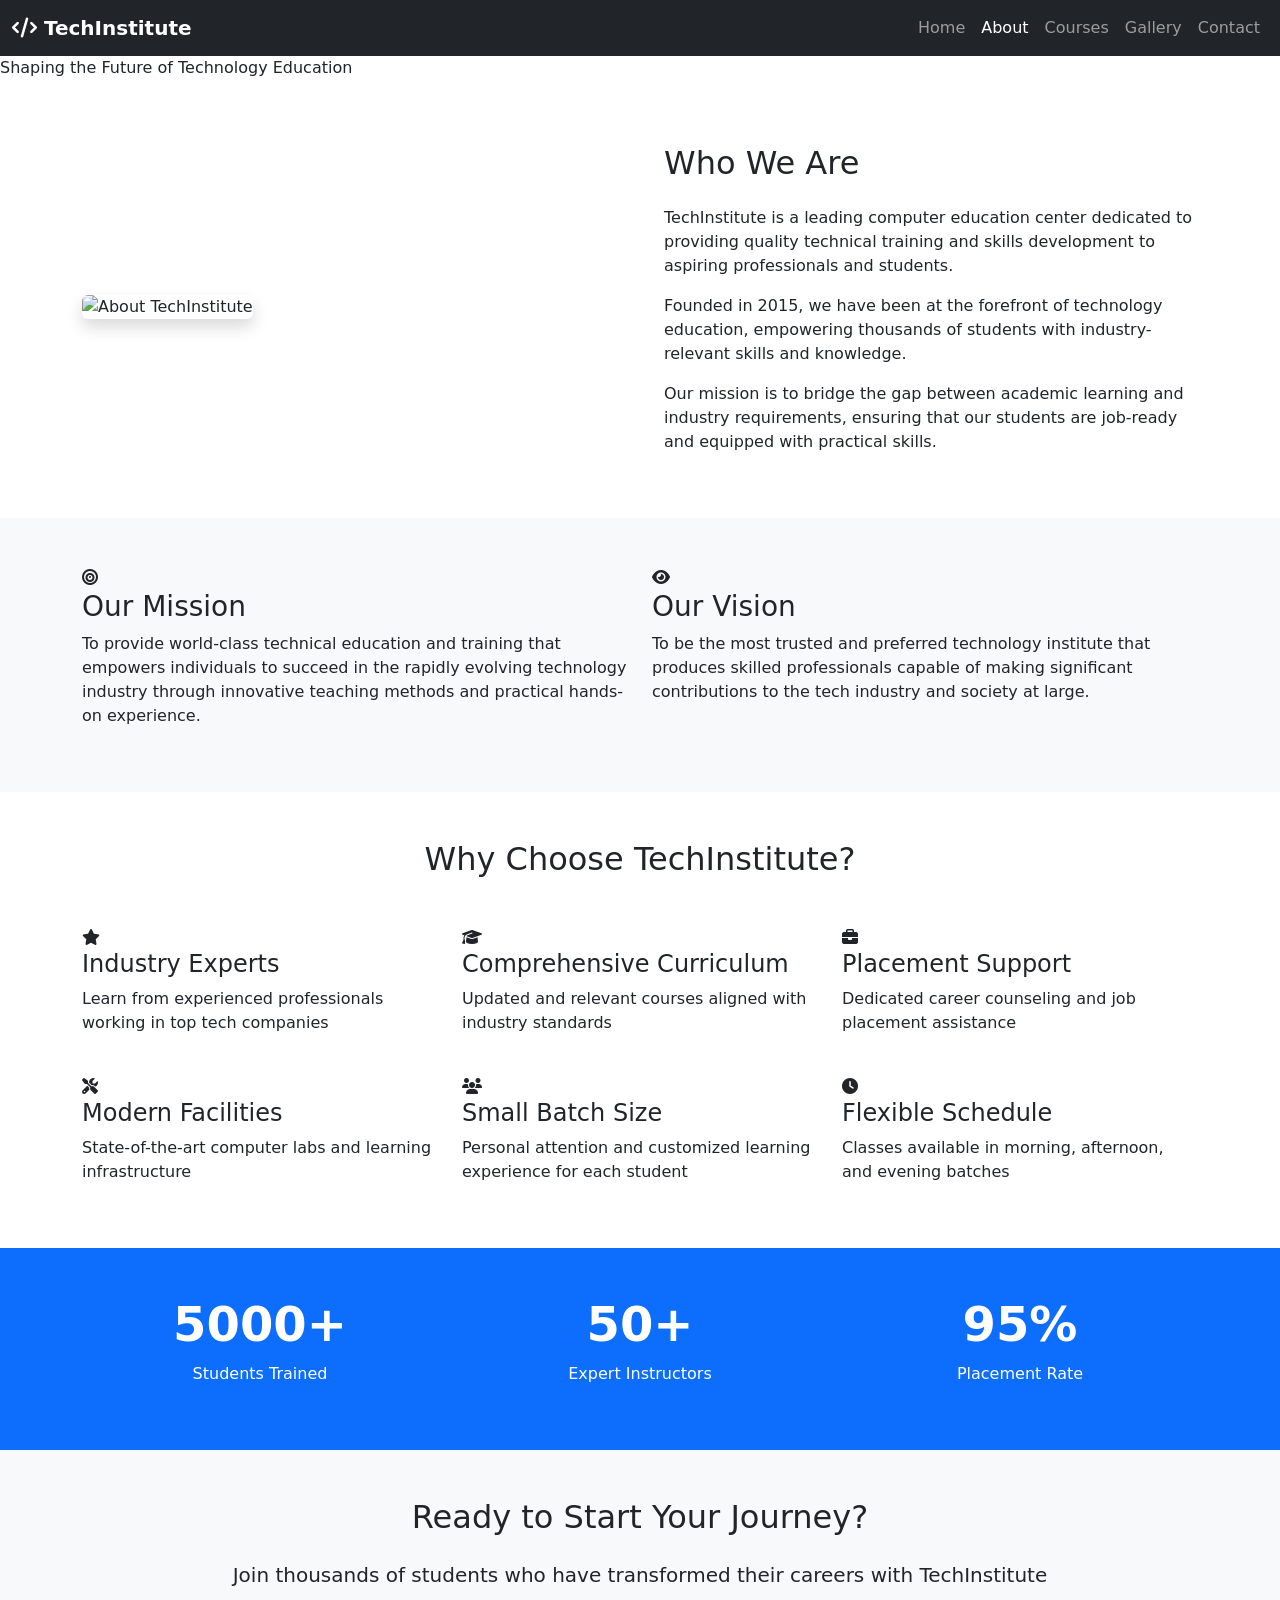
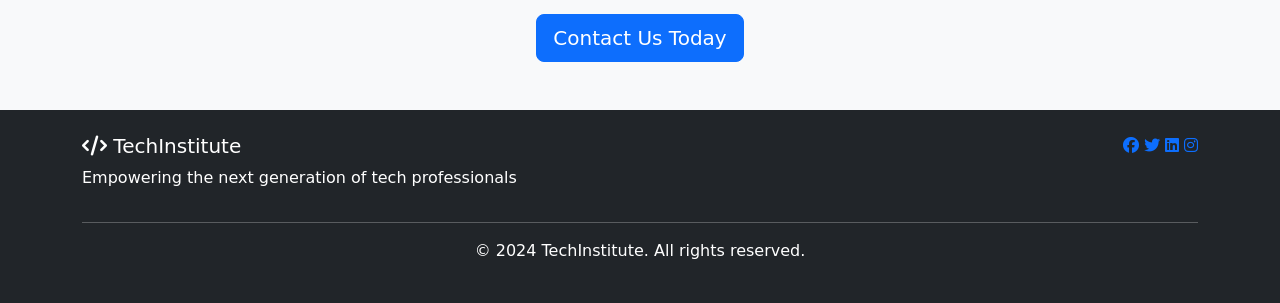
==== commit ce95afee: "Update about.html" ====
--- a/about.html
+++ b/about.html
@@ -15,7 +15,7 @@
     <title>About TechInstitute | Our Mission, Vision & Values</title>
     <link href="https://cdn.jsdelivr.net/npm/bootstrap@5.3.0/dist/css/bootstrap.min.css" rel="stylesheet">
     <link rel="stylesheet" href="https://cdnjs.cloudflare.com/ajax/libs/font-awesome/6.4.0/css/all.min.css">
-    <link rel="stylesheet" href="style.css">
+    <link rel="stylesheet" href="css/style.css">
 </head>
 <body>
     <!-- Navigation -->
